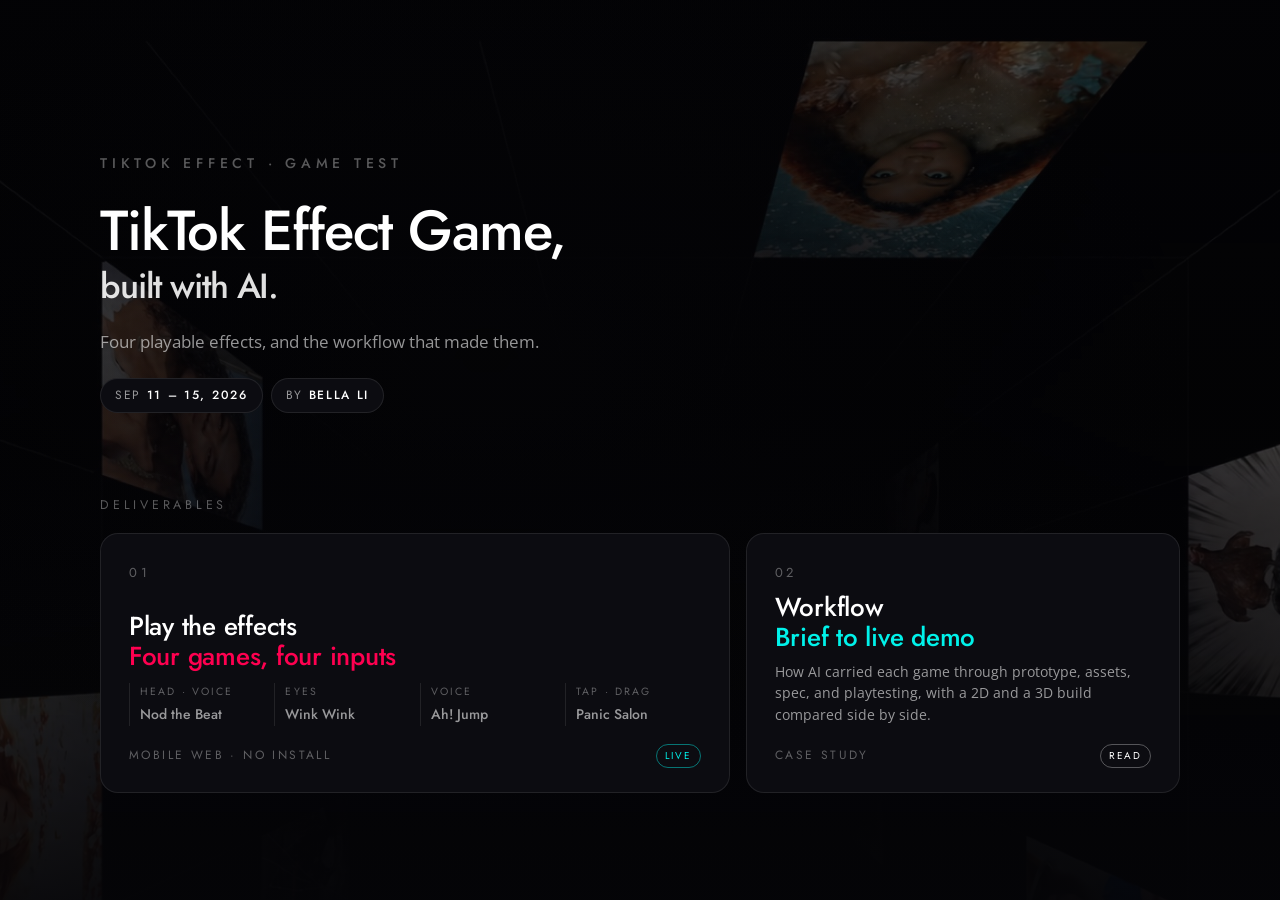
==== index.html @ eca2ee27 "Publish the deck without the password for now Co-Authored-By: Claude Opus 5 <noreply@anthropic.com>" ====
<!doctype html>
<html lang="en">
<head>
<meta charset="utf-8" />
<meta name="viewport" content="width=device-width, initial-scale=1" />
<meta name="robots" content="noindex, nofollow" />
<title>TikTok Effect Game Test · Bella Li</title>
<link rel="preconnect" href="https://fonts.googleapis.com" />
<link href="https://fonts.googleapis.com/css2?family=Jost:wght@400;500;600&family=Open+Sans:wght@400;600&display=swap" rel="stylesheet" />
<link rel="stylesheet" href="style.css" />
<style>
  :root { --accent: var(--eh-red); --cyan: var(--eh-cyan); }
  html, body { height: auto; overflow: visible; }
  .bg { position: fixed; inset: 0; z-index: 0; overflow: hidden; pointer-events: none; }
  .bg img { width: 100%; height: 100%; object-fit: cover; object-position: center var(--bg-posy, 40%); opacity: var(--bg-op, .5); filter: saturate(.95); transform: scale(1.03); }
  .bg::after { content: ""; position: absolute; inset: 0; background: radial-gradient(55% 50% at 38% 40%, rgba(5,5,8,.45) 0%, rgba(5,5,8,.2) 60%, rgba(5,5,8,0) 100%), linear-gradient(180deg, rgba(5,5,8,.35) 0%, rgba(5,5,8,.1) 45%, rgba(5,5,8,.9) 100%); }

  .hub .rv { opacity: 1; transform: none; }
  .hub { min-height: 100vh; display: flex; flex-direction: column; justify-content: center; width: min(1080px, calc(100% - 128px)); margin: 0 auto; position: relative; z-index: 2; padding: 84px 0 96px; }
  .hero-row { display: grid; grid-template-columns: 1fr auto; gap: 24px; align-items: center; }
  .hero-reel { aspect-ratio: 1; position: relative; margin-top: 36px; margin-bottom: -40px; }
  .hero-reel video { position: absolute; inset: 0; width: 100%; height: 100%; object-fit: cover; display: block; opacity: 0; transition: opacity .9s ease; }
  .hero-reel video.on { opacity: 1; }
  .hero-avatar { width: 380px; margin-right: 0; -webkit-mask-image: radial-gradient(closest-side, #000 58%, transparent 96%); mask-image: radial-gradient(closest-side, #000 58%, transparent 96%); animation: bob 5.5s ease-in-out infinite; }
  @keyframes bob { 0%, 100% { transform: translateY(0); } 50% { transform: translateY(-12px); } }
  h1 { max-width: none; font-size: clamp(40px, 4.4vw, 70px); }
  h1 .main-line { display: block; white-space: nowrap; }
  h1 .sub-line { display: block; font-size: 0.62em; color: rgba(255,255,255,0.88); margin-top: 6px; }
  .lede { max-width: 700px; }
  .meta { display: flex; flex-wrap: wrap; gap: 8px; margin-top: 22px; }
  .meta span { font-family: var(--serif); font-size: 12px; letter-spacing: .14em; text-transform: uppercase; color: var(--dim); border: 1px solid var(--line); border-radius: 999px; padding: 7px 14px; background: #0c0c11; }
  .meta span b { color: var(--ink); font-weight: 500; }

  /* three deliverables */
  .sec-label { font-family: var(--serif); font-size: 12.5px; letter-spacing: .3em; text-transform: uppercase; color: var(--faint); margin: 24px 0 18px; }
  .agenda { display: grid; grid-template-columns: 1.45fr 1fr; gap: 16px; }
  .agenda a { text-decoration: none; color: var(--ink); background: #0c0c11; border: 1px solid var(--line); border-radius: 18px; padding: 28px 28px 24px; min-height: 260px; display: flex; flex-direction: column; position: relative; overflow: hidden; transition: transform .3s ease, border-color .3s ease, background .3s ease; }
  .agenda a:hover { transform: translateY(-4px); background: #13131a; }
  .agenda a.a1:hover { border-color: rgba(255,0,80,.55); }
  .agenda a.a2:hover { border-color: rgba(0,242,234,.5); }
  .agenda a.a3:hover { border-color: rgba(139,124,255,.5); }
  .agenda .no { font-family: var(--serif); font-size: 13px; letter-spacing: .28em; color: var(--faint); }
  .agenda h3 { font-family: var(--serif); font-weight: 500; font-size: 26px; margin: auto 0 8px; letter-spacing: -.01em; line-height: 1.15; }
  .a1 h3 span { color: var(--eh-red); } .a2 h3 span { color: var(--cyan); } .a3 h3 span { color: var(--core); }
  .agenda .sub { font-size: 14px; color: var(--dim); line-height: 1.55; max-width: 360px; }
  .tracks { display: grid; grid-template-columns: repeat(4, 1fr); gap: 10px; margin-top: 4px; }
  .tracks > div { border-left: 1px solid var(--line); padding-left: 10px; }
  .tracks i { display: block; font-style: normal; font-family: var(--serif); font-size: 10.5px; letter-spacing: .2em; text-transform: uppercase; color: var(--faint); }
  .tracks b { display: block; font-family: var(--serif); font-weight: 500; font-size: 14px; color: var(--dim); margin-top: 2px; }
  .agenda .foot { margin-top: 18px; font-family: var(--serif); font-size: 12px; letter-spacing: .2em; color: var(--faint); text-transform: uppercase; display: flex; justify-content: space-between; align-items: center; }
  .tbd { font-family: var(--serif); font-size: 10px; letter-spacing: .18em; text-transform: uppercase; color: #ffb54a; border: 1px solid rgba(255,181,74,.45); border-radius: 999px; padding: 3px 8px; }
  .a1 .qr { position: absolute; right: 22px; top: 22px; width: 92px; height: 92px; border-radius: 12px; background: repeating-conic-gradient(rgba(255,255,255,.08) 0 25%, transparent 0 50%) 0 0/16px 16px; border: 1px solid var(--line); display: flex; align-items: center; justify-content: center; font-family: var(--serif); font-size: 9px; letter-spacing: .2em; color: var(--faint); text-align: center; }

  /* AI in the loop — one block */
  .loopcard { display: block; text-decoration: none; color: var(--ink); margin-top: 16px; background: #0c0c11; border: 1px dashed rgba(255,255,255,.2); border-radius: 18px; padding: 26px 28px 22px; transition: transform .3s ease, border-color .3s ease, background .3s ease; }
  .loopcard:hover { transform: translateY(-3px); border-style: solid; border-color: rgba(255,255,255,.32); background: #13131a; }
  .lc-head { display: flex; align-items: center; gap: 16px; }
  .lc-head .no { font-family: var(--serif); font-size: 13px; letter-spacing: .28em; color: var(--faint); }
  .lc-head h3 { margin: 0; font-family: var(--serif); font-weight: 500; font-size: 26px; letter-spacing: -.01em; }
  .lc-head .tbd { margin-left: auto; }
  .lc-row { display: grid; grid-template-columns: repeat(3, 1fr); gap: 14px; margin-top: 20px; }
  .lc-row > div { border-left: 1px solid var(--line); padding-left: 16px; }
  .lc-row i { display: block; font-style: normal; font-family: var(--serif); font-size: 10.5px; letter-spacing: .22em; text-transform: uppercase; color: var(--faint); margin-bottom: 4px; }
  .lc-row b { display: block; font-family: var(--serif); font-weight: 500; font-size: 17px; color: var(--ink); }
  .lc-row span { display: block; font-size: 12.5px; color: var(--dim); margin-top: 3px; }
  .loopline { margin: 20px 0 0; font-size: 13.5px; color: var(--dim); }
  .loopline em { font-style: normal; color: var(--ink); }
  .hint { margin-top: 48px; font-family: var(--serif); font-size: 12.5px; letter-spacing: .16em; color: rgba(255,255,255,.25); text-transform: uppercase; }
  @media (max-width: 900px) { .hub { width: calc(100% - 48px); } .hero-row { grid-template-columns: 1fr; } .hero-avatar { display: none; } .agenda, .lc-row { grid-template-columns: 1fr; } }
  .tbd.done { color: var(--cyan); border-color: rgba(0,242,234,.45); }
  .tbd.open { color: var(--ink); border-color: rgba(255,255,255,.3); }
  @media (max-width: 900px) { .tracks { grid-template-columns: repeat(2, 1fr); row-gap: 14px; } }
</style>
</head>
<body>
  <div class="bg"><img src="assets/bg-tunnel.jpg" alt="" /></div>
  <div class="hub">
    <div class="hero-row">
      <div>
        <div class="eyebrow rv in">TikTok Effect · Game Test</div>
        <h1 class="rv in"><span class="main-line">TikTok Effect Game,</span><span class="sub-line">built with AI.</span></h1>
        <p class="lede rv in" style="margin-top:22px">Four playable effects, and the workflow that made them.</p>
        <div class="meta rv in">
          <span>Sep <b>11 – 15, 2026</b></span>
          <span>By <b>Bella Li</b></span>
        </div>
      </div>
      <div class="hero-avatar hero-reel"><video class="rv0" muted playsinline preload="auto"></video><video class="rv1" muted playsinline preload="auto"></video></div>
    </div>

    <div class="sec-label">Deliverables</div>
    <div class="agenda">
      <a class="a1" href="play/">
        <span class="no">01</span>
        <h3>Play the effects<br /><span>Four games, four inputs</span></h3>
        <div class="tracks">
          <div><i>Head · Voice</i><b>Nod the Beat</b></div>
          <div><i>Eyes</i><b>Wink Wink</b></div>
          <div><i>Voice</i><b>Ah! Jump</b></div>
          <div><i>Tap · Drag</i><b>Panic Salon</b></div>
        </div>
        <div class="foot"><span>Mobile web · No install</span><span class="tbd done">Live</span></div>
      </a>
      <a class="a2" href="workflow.html">
        <span class="no">02</span>
        <h3>Workflow<br /><span>Brief to live demo</span></h3>
        <div class="sub">How AI carried each game through prototype, assets, spec, and playtesting, with a 2D and a 3D build compared side by side.</div>
        <div class="foot"><span>Case study</span><span class="tbd open">Read</span></div>
      </a>
    </div>
  </div>

<script>
  (function () {
    const clips = ["assets/hero-flower.mp4", "assets/hero-frog.mp4", "assets/hero-meat.mp4"];
    const vs = [document.querySelector(".hero-reel .rv0"), document.querySelector(".hero-reel .rv1")];
    let i = 0, cur = 0;
    function load(el, idx) { return new Promise((res) => { el.src = clips[idx % clips.length]; el.load(); el.addEventListener("canplaythrough", res, { once: true }); setTimeout(res, 2500); }); }
    async function start() {
      await load(vs[0], 0); vs[0].currentTime = 0; vs[0].play().catch(() => {}); vs[0].classList.add("on");
      load(vs[1], 1);
      vs.forEach((el) => el.addEventListener("timeupdate", () => {
        if (el !== vs[cur] || !el.duration) return;
        if (el.duration - el.currentTime < 0.9 && !el.dataset.switching) { el.dataset.switching = "1"; swap(); }
      }));
    }
    function swap() {
      const next = vs[1 - cur]; const prev = vs[cur];
      next.currentTime = 0; next.play().catch(() => {}); next.classList.add("on"); prev.classList.remove("on");
      cur = 1 - cur; i++;
      setTimeout(() => { prev.pause(); delete prev.dataset.switching; load(prev, i + 1); }, 1000);
    }
    start();
  })();
</script>
</body>
</html>
---- style.css ----
/* ===== Case Review Deck — shared styles ===== */
:root {
  --bg: #050508;
  --ink: #ffffff;
  --dim: rgba(255, 255, 255, 0.58);
  --faint: rgba(255, 255, 255, 0.34);
  --card: rgba(255, 255, 255, 0.03);
  --line: rgba(255, 255, 255, 0.09);
  --accent: #8b7cff;          /* Answer purple */
  --core: #8a85ff;
  --stay: #69e2ff;
  --reach: #4bffc9;
  --personal: #ffce21;
  --wanaka: #a3e64a;
  --eh-red: #ff0050;
  --eh-cyan: #00f2ea;
  --serif: "Jost", "PingFang SC", sans-serif;
  --body: "Open Sans", "PingFang SC", sans-serif;
}

* { margin: 0; padding: 0; box-sizing: border-box; }
html, body { height: 100%; }
body {
  background: var(--bg);
  color: var(--ink);
  font-family: var(--body);
  font-size: 15px;
  line-height: 1.65;
  overflow: hidden;
  -webkit-font-smoothing: antialiased;
}

/* ---------- deck / slides ---------- */
.deck {
  height: 100%;
  transition: transform 0.72s cubic-bezier(0.76, 0, 0.24, 1);
  will-change: transform;
}
.slide {
  height: 100vh;
  width: 100%;
  position: relative;
  overflow: hidden;
  display: flex;
  align-items: center;
  justify-content: center;
}
.slide-inner {
  width: min(1040px, calc(100% - 128px));
  position: relative;
  z-index: 2;
}

/* reveal animation inside active slide */
.rv {
  opacity: 0;
  transform: translateY(26px);
  transition: opacity 0.7s ease, transform 0.7s cubic-bezier(0.22, 1, 0.36, 1);
}
.slide.on .rv { opacity: 1; transform: none; }
.slide.on .rv:nth-child(1), .slide.on .d1 { transition-delay: 0.05s; }
.slide.on .rv:nth-child(2), .slide.on .d2 { transition-delay: 0.18s; }
.slide.on .rv:nth-child(3), .slide.on .d3 { transition-delay: 0.31s; }
.slide.on .rv:nth-child(4), .slide.on .d4 { transition-delay: 0.44s; }
.slide.on .rv:nth-child(5), .slide.on .d5 { transition-delay: 0.57s; }
.slide.on .rv:nth-child(6), .slide.on .d6 { transition-delay: 0.7s; }

/* ---------- typography ---------- */
.eyebrow {
  font-family: var(--serif);
  font-size: 14px;
  letter-spacing: 0.34em;
  text-transform: uppercase;
  color: var(--faint);
  margin-bottom: 26px;
  font-weight: 500;
}
.eyebrow b { color: var(--accent); font-weight: 500; }
h1 {
  font-family: var(--serif);
  font-weight: 500;
  font-size: var(--t-title, clamp(44px, 6vw, 76px));
  line-height: 1.08;
  letter-spacing: -0.02em;
}
h2 {
  font-family: var(--serif);
  font-weight: 500;
  font-size: var(--t-h2, clamp(32px, 4.2vw, 52px));
  line-height: 1.14;
  letter-spacing: -0.015em;
  margin-bottom: 22px;
}
.lede {
  font-size: var(--t-body, 17px);
  color: var(--dim);
  max-width: 640px;
}
.lede em, .card-note em { color: var(--ink); font-style: normal; }
.kicker {
  font-family: var(--serif);
  font-size: 15px;
  color: var(--faint);
  letter-spacing: 0.08em;
}

/* ---------- building blocks ---------- */
.cards { display: grid; gap: var(--cards-gap, 16px); margin-top: 40px; }
.cards.c3 { grid-template-columns: repeat(3, 1fr); }
.cards.c2 { grid-template-columns: repeat(2, 1fr); }
.card {
  background: var(--card);
  border: 1px solid var(--line);
  border-radius: 16px;
  padding: 26px 26px 24px;
}
.card h3 {
  font-family: var(--serif);
  font-weight: 500;
  font-size: 19px;
  margin-bottom: 10px;
}
.card p { font-size: 13.5px; color: var(--dim); }
.card .tag {
  display: inline-block;
  font-family: var(--serif);
  font-size: 12px;
  letter-spacing: 0.22em;
  text-transform: uppercase;
  color: var(--faint);
  margin-bottom: 14px;
}

.stat-row { display: flex; gap: var(--cards-gap, 18px); margin-top: 44px; }
.stat {
  flex: 1;
  background: var(--card);
  border: 1px solid var(--line);
  border-radius: 16px;
  padding: 26px;
}
.stat .num {
  font-family: var(--serif);
  font-size: 44px;
  font-weight: 500;
  letter-spacing: -0.02em;
}
.stat .lab { font-size: 12.5px; color: var(--dim); margin-top: 6px; }

.media {
  background: rgba(255, 255, 255, 0.025);
  border: 1px dashed rgba(255, 255, 255, 0.16);
  border-radius: 18px;
  display: flex;
  align-items: center;
  justify-content: center;
  color: var(--faint);
  font-family: var(--serif);
  font-size: 13px;
  letter-spacing: 0.18em;
  text-transform: uppercase;
  overflow: hidden;
}
.media img, .media video { width: 100%; height: 100%; object-fit: cover; }

.quote {
  font-family: var(--serif);
  font-size: var(--t-quote, clamp(26px, 3.4vw, 40px));
  line-height: 1.3;
  font-weight: 400;
  max-width: 860px;
}
.quote .hl { color: var(--accent); }

/* ---------- chrome (fixed UI) ---------- */
.chrome { position: fixed; z-index: 50; font-family: var(--serif); }
.rail { position: fixed; left: 36px; top: 50%; transform: translateY(-50%); z-index: 50; display: flex; flex-direction: column; gap: 11px; font-family: var(--serif); font-size: 12.5px; letter-spacing: 0.04em; }
.rail a { color: rgba(255,255,255,0.28); text-decoration: none; white-space: nowrap; cursor: pointer; display: flex; align-items: center; gap: 10px; transition: color 0.3s, transform 0.3s; }
.rail a::before { content: ""; width: 4px; height: 4px; border-radius: 50%; background: currentColor; flex: none; transition: background 0.3s, box-shadow 0.3s; }
.rail a:is(:hover, .hov) { color: rgba(255,255,255,0.6); }
.rail a.on { color: var(--ink); transform: translateX(4px); }
.rail a.on::before { background: var(--answer, #8b7cff); box-shadow: 0 0 8px rgba(139,124,255,0.8); }
.rail .gap { height: 6px; }
@media (max-width: 1300px) { .rail { display: none; } }
.chrome.tl { top: 28px; left: 36px; font-size: 13px; letter-spacing: 0.12em; }
.chrome.tl a { color: var(--faint); text-decoration: none; transition: color 0.2s; }
.chrome.tl a:is(:hover, .hov) { color: var(--ink); }
.chrome.br {
  bottom: 26px; right: 36px;
  font-size: 13px;
  color: var(--faint);
  letter-spacing: 0.18em;
  font-variant-numeric: tabular-nums;
}
.chrome.bl {
  bottom: 26px; left: 36px;
  font-size: 11.5px;
  color: rgba(255, 255, 255, 0.22);
  letter-spacing: 0.14em;
  text-transform: uppercase;
}
.bar {
  position: fixed; top: 0; left: 0; height: 2px; z-index: 60;
  background: var(--accent);
  width: 0%;
  transition: width 0.72s cubic-bezier(0.76, 0, 0.24, 1);
}

/* soft glow backgrounds */
.glow {
  position: absolute; z-index: 1; pointer-events: none;
  width: 900px; height: 560px; border-radius: 50%;
  filter: blur(90px); opacity: 0.5;
}
.glow.purple { background: radial-gradient(closest-side, rgba(139, 124, 255, 0.16), transparent); }
.glow.green { background: radial-gradient(closest-side, rgba(163, 230, 74, 0.12), transparent); }
.glow.red { background: radial-gradient(closest-side, rgba(255, 0, 80, 0.10), transparent); }
.glow.tc { top: -260px; left: 50%; transform: translateX(-50%); }
.glow.bc { bottom: -300px; left: 50%; transform: translateX(-50%); }

/* ---------- print = PDF backup ---------- */
@media print {
  body { overflow: visible; }
  .deck { transform: none !important; transition: none; }
  .slide { page-break-after: always; height: 100vh; }
  .rv { opacity: 1 !important; transform: none !important; }
  .chart .ln, .chart .mark { stroke-dashoffset: 0 !important; animation: none !important; }
  .chart .area, .chart .gap, .chart .dot, .chart .note { opacity: 1 !important; }
  .chrome, .bar, .rail { display: none; }
}

/* ---------- media hover ---------- */
.media, .trio .ph, .flow .ph, .ipcard {
  transition: transform 0.45s cubic-bezier(0.22, 1, 0.36, 1),
              border-color 0.45s ease, box-shadow 0.45s ease;
}
.media { will-change: transform; }
.media img, .media video, .trio .ph img, .flow .ph img {
  transition: transform 0.6s cubic-bezier(0.22, 1, 0.36, 1);
}
.media:is(:hover, .hov), .trio .ph:is(:hover, .hov), .flow .ph:is(:hover, .hov) {
  transform: translateY(-4px);
  border-color: rgba(255, 255, 255, 0.28);
  box-shadow: 0 26px 60px rgba(0, 0, 0, 0.55);
}
.media:is(:hover, .hov) img, .media:is(:hover, .hov) video,
.trio .ph:is(:hover, .hov) img, .flow .ph:is(:hover, .hov) img { transform: scale(1.045); }
.ipcard:is(:hover, .hov) {
  transform: translateY(-5px);
  border-color: rgba(255, 255, 255, 0.24);
  box-shadow: 0 24px 55px rgba(0, 0, 0, 0.5);
}

/* ---------- chart draw-on ---------- */
.chart .ln, .chart .mark {
  stroke-dasharray: var(--len, 2000);
  stroke-dashoffset: var(--len, 2000);
}
.chart .area, .chart .gap { opacity: 0; transition: opacity 0.9s ease 0.5s; }
.chart .dot, .chart .note { opacity: 0; transition: opacity 0.6s ease; }
.slide.on .chart .ln { animation: drawLine 1.5s cubic-bezier(0.65, 0, 0.35, 1) forwards 0.25s; }
.slide.on .chart .ln.proj { animation-delay: 1.3s; animation-duration: 0.9s; }
.slide.on .chart .ln.warn { animation-delay: 1.0s; animation-duration: 0.9s; }
.slide.on .chart .mark { animation: drawLine 0.6s ease forwards 1.1s; }
.slide.on .chart .area, .slide.on .chart .gap { opacity: 1; }
.slide.on .chart .dot { opacity: 1; transition-delay: 1.5s; }
.slide.on .chart .note { opacity: 1; transition-delay: 1.7s; }
@keyframes drawLine { to { stroke-dashoffset: 0; } }


/* ===== presenter script (S) ===== */
.stage { position: fixed; inset: 0; overflow: hidden; transform-origin: 50% 0; transition: transform .35s cubic-bezier(.22,1,.36,1); }
.stage.page { position: static; overflow: visible; }
body.script-on .stage { transform: scale(var(--stage-k, .64)); }
body.script-on .stage.page { transform: scale(var(--stage-k, .64)); transform-origin: 50% 0; }
body.script-on .chrome.br, body.script-on .chrome.bl { bottom: calc(36vh + 12px); }
body.script-on .rail { top: 32vh; }
.script { position: fixed; left: 0; right: 0; bottom: 0; z-index: 80; height: 36vh; overflow: auto; background: rgba(6,6,10,.92); backdrop-filter: blur(14px); border-top: 1px solid rgba(255,255,255,.12); transform: translateY(100%); transition: transform .3s ease-out; }
body.script-on .script { transform: none; }
.script-in { max-width: 1180px; margin: 0 auto; padding: 20px 40px 28px; font-family: var(--body); font-size: 19px; line-height: 1.7; color: rgba(255,255,255,.92); }
.script-in i.script-k, .script-in > i { display: block; font-style: normal; font-family: var(--serif); font-size: 11px; letter-spacing: .2em; text-transform: uppercase; color: var(--faint); margin-bottom: 8px; }
.script-t i, .script-in i:not(.script-k) { font-style: normal; color: var(--accent, #8b7cff); font-family: var(--serif); font-size: 13px; letter-spacing: .06em; padding: 0 2px; }
.script-t b { color: #fff; font-weight: 600; }
.script-t .script-slot.filled { background: rgba(139,124,255,.22); border-radius: 6px; padding: 0 4px; color: #fff; }
.script-t .script-more { margin-top: 10px; padding: 8px 14px; border-left: 3px solid var(--accent, #8b7cff); background: rgba(139,124,255,.08); border-radius: 0 10px 10px 0; }
@media print { .script { display: none; } }
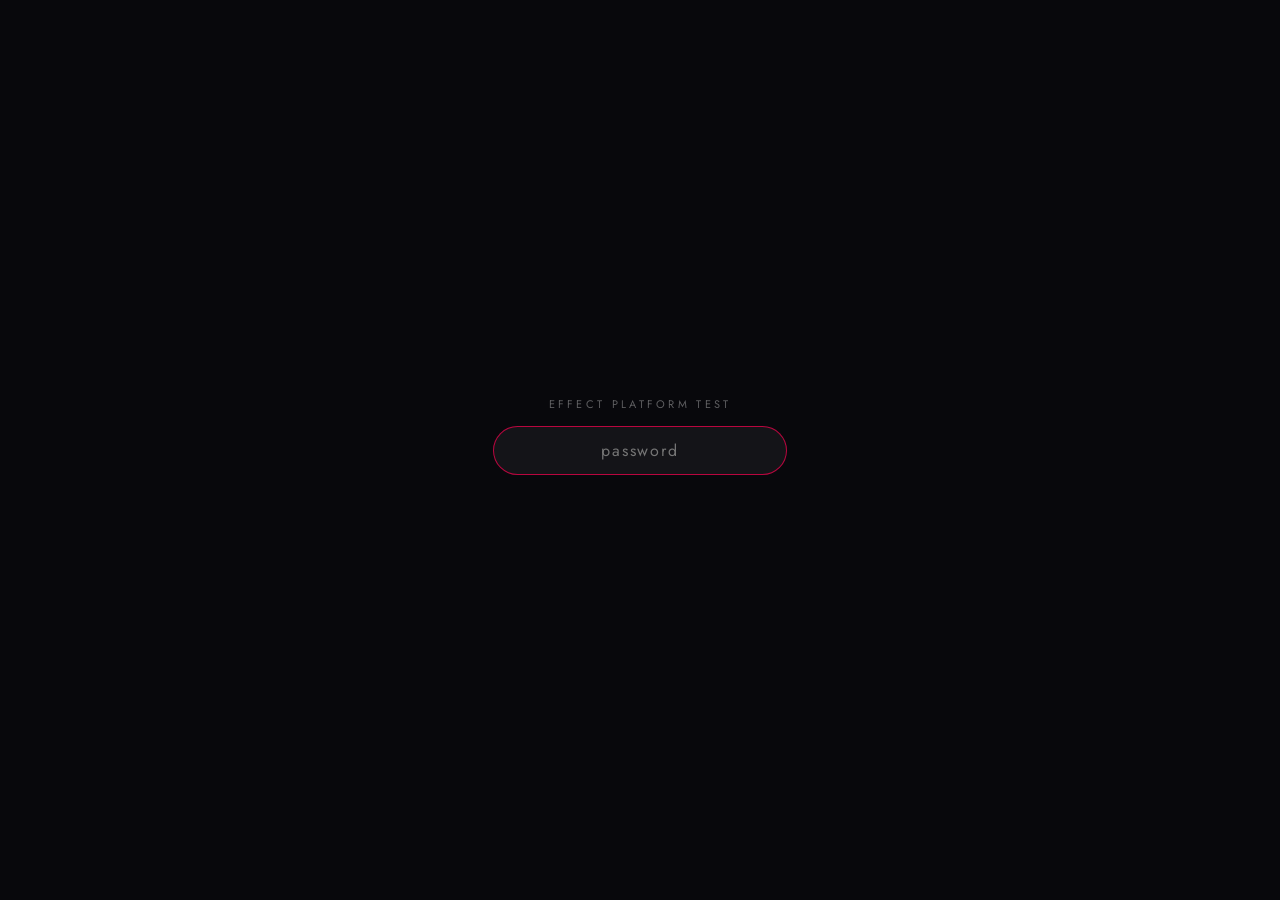
==== commit 51ec3661: "Lock the deck again with a new password Co-Authored-By: Claude Opus 5 <noreply@anthropic.com>" ====
--- a/index.html
+++ b/index.html
@@ -5,133 +5,50 @@
 <meta name="viewport" content="width=device-width, initial-scale=1" />
 <meta name="robots" content="noindex, nofollow" />
 <title>TikTok Effect Game Test · Bella Li</title>
-<link rel="preconnect" href="https://fonts.googleapis.com" />
-<link href="https://fonts.googleapis.com/css2?family=Jost:wght@400;500;600&family=Open+Sans:wght@400;600&display=swap" rel="stylesheet" />
-<link rel="stylesheet" href="style.css" />
+<link href="https://fonts.googleapis.com/css2?family=Jost:wght@400;500&display=swap" rel="stylesheet" />
 <style>
-  :root { --accent: var(--eh-red); --cyan: var(--eh-cyan); }
-  html, body { height: auto; overflow: visible; }
-  .bg { position: fixed; inset: 0; z-index: 0; overflow: hidden; pointer-events: none; }
-  .bg img { width: 100%; height: 100%; object-fit: cover; object-position: center var(--bg-posy, 40%); opacity: var(--bg-op, .5); filter: saturate(.95); transform: scale(1.03); }
-  .bg::after { content: ""; position: absolute; inset: 0; background: radial-gradient(55% 50% at 38% 40%, rgba(5,5,8,.45) 0%, rgba(5,5,8,.2) 60%, rgba(5,5,8,0) 100%), linear-gradient(180deg, rgba(5,5,8,.35) 0%, rgba(5,5,8,.1) 45%, rgba(5,5,8,.9) 100%); }
-
-  .hub .rv { opacity: 1; transform: none; }
-  .hub { min-height: 100vh; display: flex; flex-direction: column; justify-content: center; width: min(1080px, calc(100% - 128px)); margin: 0 auto; position: relative; z-index: 2; padding: 84px 0 96px; }
-  .hero-row { display: grid; grid-template-columns: 1fr auto; gap: 24px; align-items: center; }
-  .hero-reel { aspect-ratio: 1; position: relative; margin-top: 36px; margin-bottom: -40px; }
-  .hero-reel video { position: absolute; inset: 0; width: 100%; height: 100%; object-fit: cover; display: block; opacity: 0; transition: opacity .9s ease; }
-  .hero-reel video.on { opacity: 1; }
-  .hero-avatar { width: 380px; margin-right: 0; -webkit-mask-image: radial-gradient(closest-side, #000 58%, transparent 96%); mask-image: radial-gradient(closest-side, #000 58%, transparent 96%); animation: bob 5.5s ease-in-out infinite; }
-  @keyframes bob { 0%, 100% { transform: translateY(0); } 50% { transform: translateY(-12px); } }
-  h1 { max-width: none; font-size: clamp(40px, 4.4vw, 70px); }
-  h1 .main-line { display: block; white-space: nowrap; }
-  h1 .sub-line { display: block; font-size: 0.62em; color: rgba(255,255,255,0.88); margin-top: 6px; }
-  .lede { max-width: 700px; }
-  .meta { display: flex; flex-wrap: wrap; gap: 8px; margin-top: 22px; }
-  .meta span { font-family: var(--serif); font-size: 12px; letter-spacing: .14em; text-transform: uppercase; color: var(--dim); border: 1px solid var(--line); border-radius: 999px; padding: 7px 14px; background: #0c0c11; }
-  .meta span b { color: var(--ink); font-weight: 500; }
-
-  /* three deliverables */
-  .sec-label { font-family: var(--serif); font-size: 12.5px; letter-spacing: .3em; text-transform: uppercase; color: var(--faint); margin: 24px 0 18px; }
-  .agenda { display: grid; grid-template-columns: 1.45fr 1fr; gap: 16px; }
-  .agenda a { text-decoration: none; color: var(--ink); background: #0c0c11; border: 1px solid var(--line); border-radius: 18px; padding: 28px 28px 24px; min-height: 260px; display: flex; flex-direction: column; position: relative; overflow: hidden; transition: transform .3s ease, border-color .3s ease, background .3s ease; }
-  .agenda a:hover { transform: translateY(-4px); background: #13131a; }
-  .agenda a.a1:hover { border-color: rgba(255,0,80,.55); }
-  .agenda a.a2:hover { border-color: rgba(0,242,234,.5); }
-  .agenda a.a3:hover { border-color: rgba(139,124,255,.5); }
-  .agenda .no { font-family: var(--serif); font-size: 13px; letter-spacing: .28em; color: var(--faint); }
-  .agenda h3 { font-family: var(--serif); font-weight: 500; font-size: 26px; margin: auto 0 8px; letter-spacing: -.01em; line-height: 1.15; }
-  .a1 h3 span { color: var(--eh-red); } .a2 h3 span { color: var(--cyan); } .a3 h3 span { color: var(--core); }
-  .agenda .sub { font-size: 14px; color: var(--dim); line-height: 1.55; max-width: 360px; }
-  .tracks { display: grid; grid-template-columns: repeat(4, 1fr); gap: 10px; margin-top: 4px; }
-  .tracks > div { border-left: 1px solid var(--line); padding-left: 10px; }
-  .tracks i { display: block; font-style: normal; font-family: var(--serif); font-size: 10.5px; letter-spacing: .2em; text-transform: uppercase; color: var(--faint); }
-  .tracks b { display: block; font-family: var(--serif); font-weight: 500; font-size: 14px; color: var(--dim); margin-top: 2px; }
-  .agenda .foot { margin-top: 18px; font-family: var(--serif); font-size: 12px; letter-spacing: .2em; color: var(--faint); text-transform: uppercase; display: flex; justify-content: space-between; align-items: center; }
-  .tbd { font-family: var(--serif); font-size: 10px; letter-spacing: .18em; text-transform: uppercase; color: #ffb54a; border: 1px solid rgba(255,181,74,.45); border-radius: 999px; padding: 3px 8px; }
-  .a1 .qr { position: absolute; right: 22px; top: 22px; width: 92px; height: 92px; border-radius: 12px; background: repeating-conic-gradient(rgba(255,255,255,.08) 0 25%, transparent 0 50%) 0 0/16px 16px; border: 1px solid var(--line); display: flex; align-items: center; justify-content: center; font-family: var(--serif); font-size: 9px; letter-spacing: .2em; color: var(--faint); text-align: center; }
-
-  /* AI in the loop — one block */
-  .loopcard { display: block; text-decoration: none; color: var(--ink); margin-top: 16px; background: #0c0c11; border: 1px dashed rgba(255,255,255,.2); border-radius: 18px; padding: 26px 28px 22px; transition: transform .3s ease, border-color .3s ease, background .3s ease; }
-  .loopcard:hover { transform: translateY(-3px); border-style: solid; border-color: rgba(255,255,255,.32); background: #13131a; }
-  .lc-head { display: flex; align-items: center; gap: 16px; }
-  .lc-head .no { font-family: var(--serif); font-size: 13px; letter-spacing: .28em; color: var(--faint); }
-  .lc-head h3 { margin: 0; font-family: var(--serif); font-weight: 500; font-size: 26px; letter-spacing: -.01em; }
-  .lc-head .tbd { margin-left: auto; }
-  .lc-row { display: grid; grid-template-columns: repeat(3, 1fr); gap: 14px; margin-top: 20px; }
-  .lc-row > div { border-left: 1px solid var(--line); padding-left: 16px; }
-  .lc-row i { display: block; font-style: normal; font-family: var(--serif); font-size: 10.5px; letter-spacing: .22em; text-transform: uppercase; color: var(--faint); margin-bottom: 4px; }
-  .lc-row b { display: block; font-family: var(--serif); font-weight: 500; font-size: 17px; color: var(--ink); }
-  .lc-row span { display: block; font-size: 12.5px; color: var(--dim); margin-top: 3px; }
-  .loopline { margin: 20px 0 0; font-size: 13.5px; color: var(--dim); }
-  .loopline em { font-style: normal; color: var(--ink); }
-  .hint { margin-top: 48px; font-family: var(--serif); font-size: 12.5px; letter-spacing: .16em; color: rgba(255,255,255,.25); text-transform: uppercase; }
-  @media (max-width: 900px) { .hub { width: calc(100% - 48px); } .hero-row { grid-template-columns: 1fr; } .hero-avatar { display: none; } .agenda, .lc-row { grid-template-columns: 1fr; } }
-  .tbd.done { color: var(--cyan); border-color: rgba(0,242,234,.45); }
-  .tbd.open { color: var(--ink); border-color: rgba(255,255,255,.3); }
-  @media (max-width: 900px) { .tracks { grid-template-columns: repeat(2, 1fr); row-gap: 14px; } }
+  html, body { height: 100%; margin: 0; background: #08080c; color: #fff; font-family: "Jost", system-ui, sans-serif; }
+  .gate { height: 100%; display: flex; align-items: center; justify-content: center; }
+  form { display: flex; flex-direction: column; align-items: center; gap: 14px; opacity: 0; animation: in .5s ease-out .15s forwards; }
+  @keyframes in { to { opacity: 1; } }
+  .k { font-size: 11px; letter-spacing: .3em; text-transform: uppercase; color: rgba(255,255,255,.35); }
+  input { font: inherit; font-size: 16px; letter-spacing: .12em; text-align: center; width: 260px; padding: 12px 16px; color: #fff; background: rgba(255,255,255,.05); border: 1px solid rgba(255,255,255,.16); border-radius: 999px; outline: none; transition: border-color .2s; }
+  input:focus { border-color: rgba(255,0,80,.7); }
+  form.bad input { border-color: #ff5c7a; animation: shake .3s; }
+  @keyframes shake { 25% { transform: translateX(-6px); } 75% { transform: translateX(6px); } }
+  .m { font-size: 12px; color: rgba(255,255,255,.35); letter-spacing: .06em; min-height: 16px; }
 </style>
 </head>
 <body>
-  <div class="bg"><img src="assets/bg-tunnel.jpg" alt="" /></div>
-  <div class="hub">
-    <div class="hero-row">
-      <div>
-        <div class="eyebrow rv in">TikTok Effect · Game Test</div>
-        <h1 class="rv in"><span class="main-line">TikTok Effect Game,</span><span class="sub-line">built with AI.</span></h1>
-        <p class="lede rv in" style="margin-top:22px">Four playable effects, and the workflow that made them.</p>
-        <div class="meta rv in">
-          <span>Sep <b>11 – 15, 2026</b></span>
-          <span>By <b>Bella Li</b></span>
-        </div>
-      </div>
-      <div class="hero-avatar hero-reel"><video class="rv0" muted playsinline preload="auto"></video><video class="rv1" muted playsinline preload="auto"></video></div>
-    </div>
-
-    <div class="sec-label">Deliverables</div>
-    <div class="agenda">
-      <a class="a1" href="play/">
-        <span class="no">01</span>
-        <h3>Play the effects<br /><span>Four games, four inputs</span></h3>
-        <div class="tracks">
-          <div><i>Head · Voice</i><b>Nod the Beat</b></div>
-          <div><i>Eyes</i><b>Wink Wink</b></div>
-          <div><i>Voice</i><b>Ah! Jump</b></div>
-          <div><i>Tap · Drag</i><b>Panic Salon</b></div>
-        </div>
-        <div class="foot"><span>Mobile web · No install</span><span class="tbd done">Live</span></div>
-      </a>
-      <a class="a2" href="workflow.html">
-        <span class="no">02</span>
-        <h3>Workflow<br /><span>Brief to live demo</span></h3>
-        <div class="sub">How AI carried each game through prototype, assets, spec, and playtesting, with a 2D and a 3D build compared side by side.</div>
-        <div class="foot"><span>Case study</span><span class="tbd open">Read</span></div>
-      </a>
-    </div>
-  </div>
-
+<div class="gate"><form id="f" autocomplete="off"><div class="k">Effect Platform Test</div><input id="p" type="password" placeholder="password" autofocus /><div class="m" id="m"></div></form></div>
 <script>
-  (function () {
-    const clips = ["assets/hero-flower.mp4", "assets/hero-frog.mp4", "assets/hero-meat.mp4"];
-    const vs = [document.querySelector(".hero-reel .rv0"), document.querySelector(".hero-reel .rv1")];
-    let i = 0, cur = 0;
-    function load(el, idx) { return new Promise((res) => { el.src = clips[idx % clips.length]; el.load(); el.addEventListener("canplaythrough", res, { once: true }); setTimeout(res, 2500); }); }
-    async function start() {
-      await load(vs[0], 0); vs[0].currentTime = 0; vs[0].play().catch(() => {}); vs[0].classList.add("on");
-      load(vs[1], 1);
-      vs.forEach((el) => el.addEventListener("timeupdate", () => {
-        if (el !== vs[cur] || !el.duration) return;
-        if (el.duration - el.currentTime < 0.9 && !el.dataset.switching) { el.dataset.switching = "1"; swap(); }
-      }));
-    }
-    function swap() {
-      const next = vs[1 - cur]; const prev = vs[cur];
-      next.currentTime = 0; next.play().catch(() => {}); next.classList.add("on"); prev.classList.remove("on");
-      cur = 1 - cur; i++;
-      setTimeout(() => { prev.pause(); delete prev.dataset.switching; load(prev, i + 1); }, 1000);
-    }
-    start();
-  })();
+(async () => {
+  const encPath = "enc/index.json";
+  const f = document.getElementById("f"), inp = document.getElementById("p"), msg = document.getElementById("m");
+  const b64 = (s) => Uint8Array.from(atob(s), (c) => c.charCodeAt(0));
+  const data = await (await fetch(encPath + "?t=" + Date.now())).json();
+  async function keyFrom(pw) {
+    const base = await crypto.subtle.importKey("raw", new TextEncoder().encode(pw), "PBKDF2", false, ["deriveKey"]);
+    return crypto.subtle.deriveKey({ name: "PBKDF2", salt: b64(data.salt), iterations: 150000, hash: "SHA-256" }, base, { name: "AES-GCM", length: 256 }, true, ["decrypt"]);
+  }
+  async function open(key) {
+    const pt = await crypto.subtle.decrypt({ name: "AES-GCM", iv: b64(data.iv) }, key, b64(data.ct));
+    const html = new TextDecoder().decode(pt);
+    document.open(); document.write(html); document.close();
+  }
+  if (location.search.includes("logout")) localStorage.removeItem("tt-k");
+  const saved = localStorage.getItem("tt-k");
+  if (saved) { try { const key = await crypto.subtle.importKey("raw", b64(saved), { name: "AES-GCM" }, true, ["decrypt"]); await open(key); return; } catch (e) { localStorage.removeItem("tt-k"); } }
+  f.addEventListener("submit", async (e) => {
+    e.preventDefault(); msg.textContent = "…";
+    try {
+      const key = await keyFrom(inp.value);
+      const raw = new Uint8Array(await crypto.subtle.exportKey("raw", key));
+      await open(key);
+      localStorage.setItem("tt-k", btoa(String.fromCharCode(...raw)));
+    } catch (err) { f.classList.remove("bad"); void f.offsetWidth; f.classList.add("bad"); msg.textContent = "try again"; inp.select(); }
+  });
+})();
 </script>
 </body>
 </html>
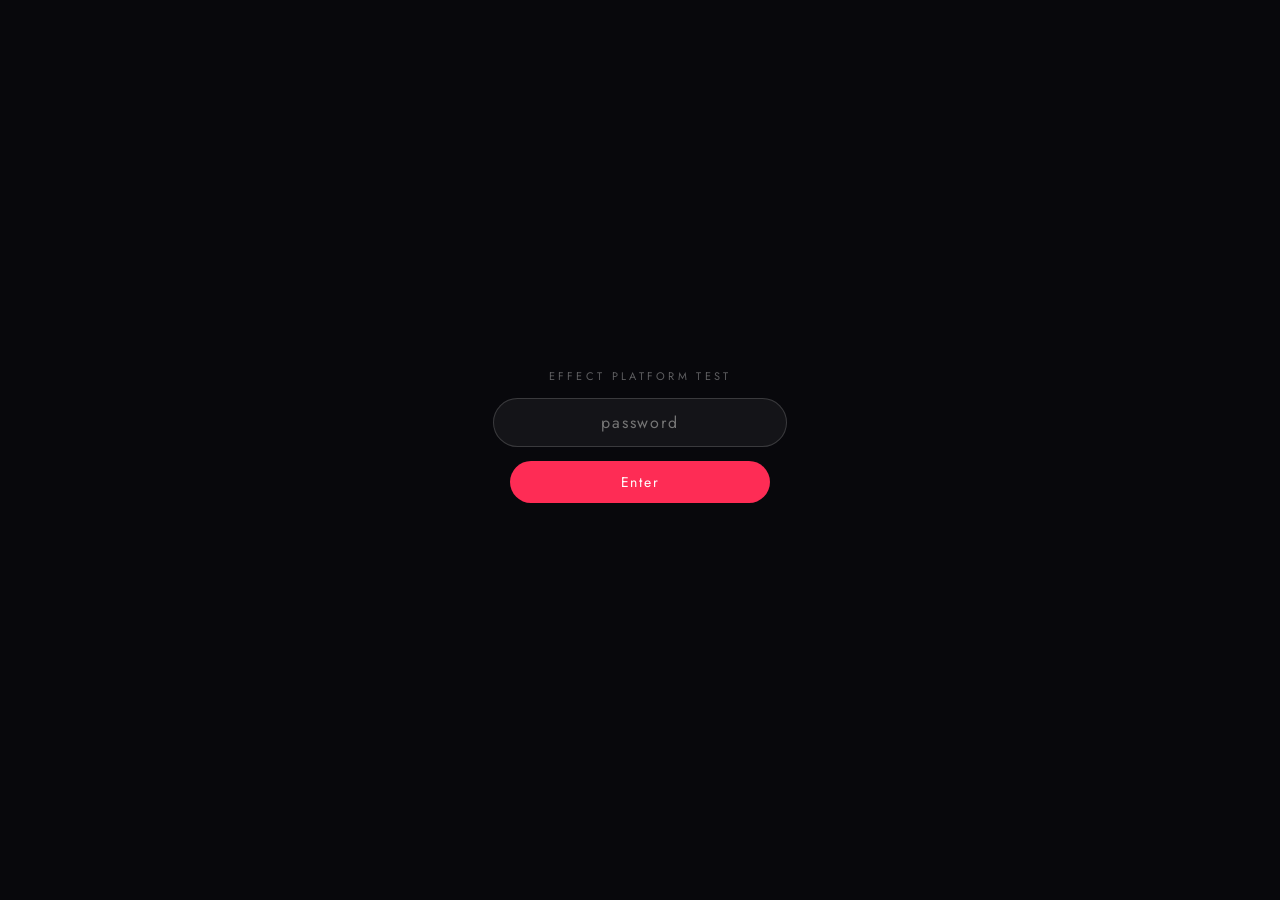
==== commit f34700f4: "Password gate: works on phones (listens before loading, Enter button, trims and lowercases, clear er" ====
--- a/index.html
+++ b/index.html
@@ -16,17 +16,37 @@
   input:focus { border-color: rgba(255,0,80,.7); }
   form.bad input { border-color: #ff5c7a; animation: shake .3s; }
   @keyframes shake { 25% { transform: translateX(-6px); } 75% { transform: translateX(6px); } }
+  .go { font: inherit; font-size: 14px; letter-spacing: .12em; width: 260px; padding: 11px 16px; color: #fff; background: #fe2c55; border: 0; border-radius: 999px; }
   .m { font-size: 12px; color: rgba(255,255,255,.35); letter-spacing: .06em; min-height: 16px; }
 </style>
 </head>
 <body>
-<div class="gate"><form id="f" autocomplete="off"><div class="k">Effect Platform Test</div><input id="p" type="password" placeholder="password" autofocus /><div class="m" id="m"></div></form></div>
+<div class="gate"><form id="f" autocomplete="off" onsubmit="return false"><div class="k">Effect Platform Test</div><input id="p" type="password" placeholder="password" autocapitalize="off" autocorrect="off" spellcheck="false" enterkeyhint="go" /><button class="go" type="submit">Enter</button><div class="m" id="m"></div></form></div>
 <script>
 (async () => {
   const encPath = "enc/index.json";
   const f = document.getElementById("f"), inp = document.getElementById("p"), msg = document.getElementById("m");
   const b64 = (s) => Uint8Array.from(atob(s), (c) => c.charCodeAt(0));
-  const data = await (await fetch(encPath + "?t=" + Date.now())).json();
+  let data = null;
+  async function load() { if (!data) data = await (await fetch(encPath + "?t=" + Date.now(), { cache: "no-store" })).json(); return data; }
+  // listen before any await so an early Enter never reloads the page
+  f.addEventListener("submit", async (e) => {
+    e.preventDefault(); inp.blur(); msg.textContent = "…";
+    if (!window.crypto || !crypto.subtle) { msg.textContent = "open this link in Safari or Chrome"; return; }
+    try { await load(); } catch (e2) { msg.textContent = "loading failed, refresh the page"; return; }
+    // phones autocapitalise and add spaces: try what was typed, then trimmed and lowercased
+    const typed = inp.value, tries = [...new Set([typed, typed.trim(), typed.trim().toLowerCase()])];
+    for (const pw of tries) {
+      let key, pt;
+      try { key = await keyFrom(pw); pt = await crypto.subtle.decrypt({ name: "AES-GCM", iv: b64(data.iv) }, key, b64(data.ct)); } catch (err) { continue; }
+      try { const raw = new Uint8Array(await crypto.subtle.exportKey("raw", key)); localStorage.setItem("tt-k", btoa(String.fromCharCode(...raw))); } catch (err) {}
+      const html = new TextDecoder().decode(pt);
+      document.open(); document.write(html); document.close();
+      return;
+    }
+    { f.classList.remove("bad"); void f.offsetWidth; f.classList.add("bad"); msg.textContent = "try again"; inp.select(); }
+  });
+  try { await load(); } catch (e) { msg.textContent = "loading failed, refresh the page"; }
   async function keyFrom(pw) {
     const base = await crypto.subtle.importKey("raw", new TextEncoder().encode(pw), "PBKDF2", false, ["deriveKey"]);
     return crypto.subtle.deriveKey({ name: "PBKDF2", salt: b64(data.salt), iterations: 150000, hash: "SHA-256" }, base, { name: "AES-GCM", length: 256 }, true, ["decrypt"]);
@@ -39,15 +59,6 @@
   if (location.search.includes("logout")) localStorage.removeItem("tt-k");
   const saved = localStorage.getItem("tt-k");
   if (saved) { try { const key = await crypto.subtle.importKey("raw", b64(saved), { name: "AES-GCM" }, true, ["decrypt"]); await open(key); return; } catch (e) { localStorage.removeItem("tt-k"); } }
-  f.addEventListener("submit", async (e) => {
-    e.preventDefault(); msg.textContent = "…";
-    try {
-      const key = await keyFrom(inp.value);
-      const raw = new Uint8Array(await crypto.subtle.exportKey("raw", key));
-      await open(key);
-      localStorage.setItem("tt-k", btoa(String.fromCharCode(...raw)));
-    } catch (err) { f.classList.remove("bad"); void f.offsetWidth; f.classList.add("bad"); msg.textContent = "try again"; inp.select(); }
-  });
 })();
 </script>
 </body>
